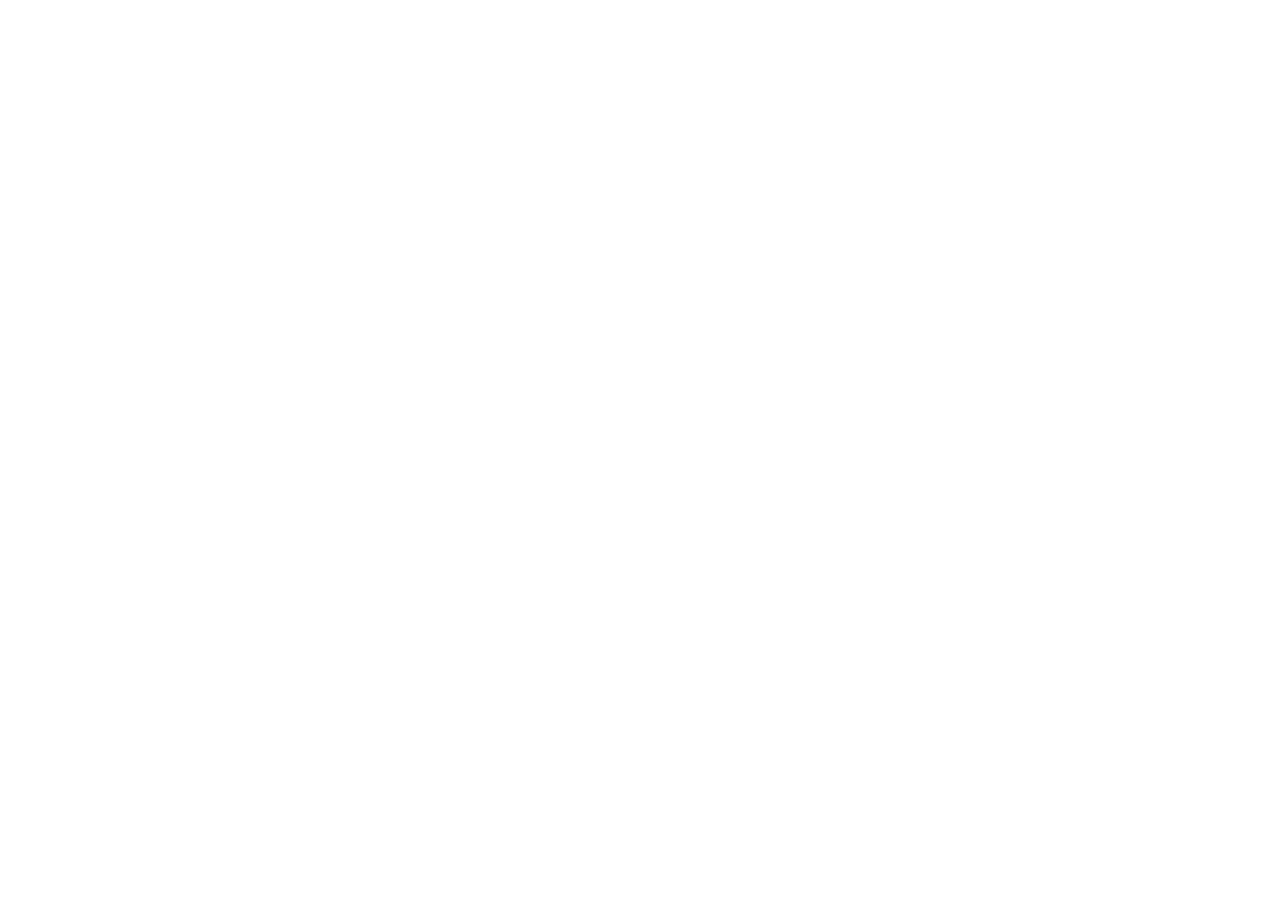
==== index.html @ d3e30aff "folder structure, index etc" ====
<!DOCTYPE html>
<html lang="en">
  <head>
    <meta charset="UTF-8" />
    <meta http-equiv="X-UA-Compatible" content="IE=edge" />
    <meta name="viewport" content="width=device-width, initial-scale=1.0" />
    <link rel="stylesheet" href="css/reset.css" />
    <title>SpaceWalk</title>
  </head>
  <body>
    <script src="./js/app.js"></script>
  </body>
</html>
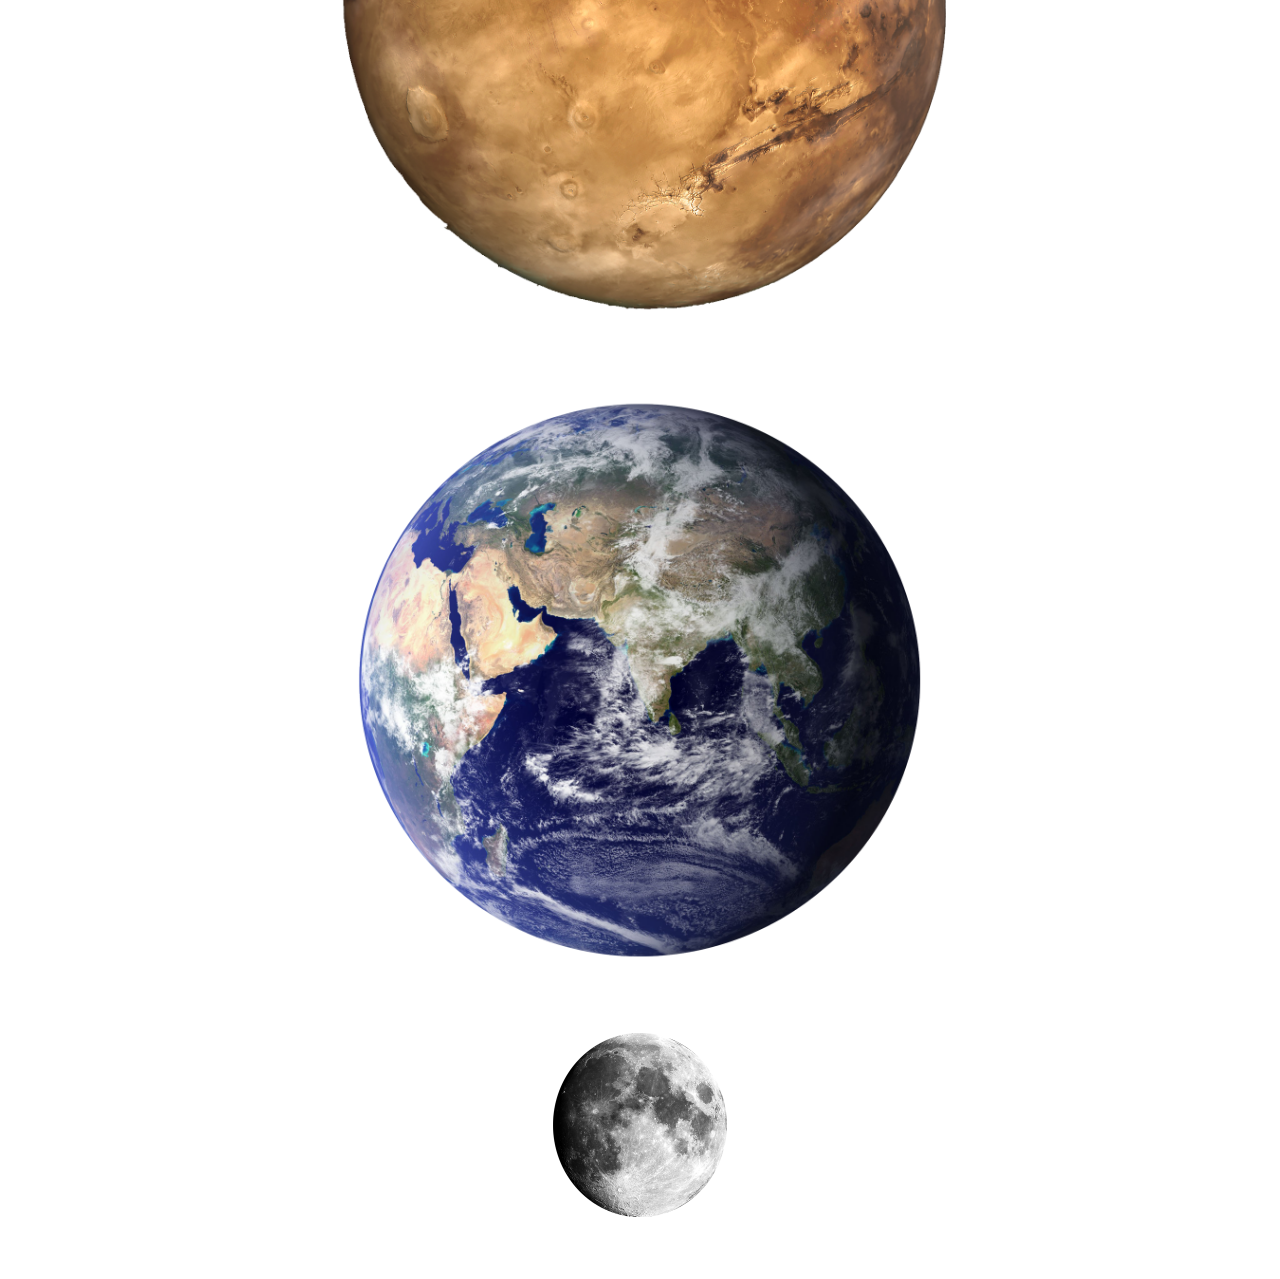
==== commit 3cb68fe8: "fade in/out, planets flexed" ====
--- a/index.html
+++ b/index.html
@@ -5,9 +5,27 @@
     <meta http-equiv="X-UA-Compatible" content="IE=edge" />
     <meta name="viewport" content="width=device-width, initial-scale=1.0" />
     <link rel="stylesheet" href="css/reset.css" />
+    <link rel="stylesheet" href="css/layout.css" />
+    <link rel="preconnect" href="https://fonts.googleapis.com" />
+    <link rel="preconnect" href="https://fonts.gstatic.com" crossorigin />
+    <link
+      href="https://fonts.googleapis.com/css2?family=Montserrat:wght@400;600&family=Open+Sans:wght@400;600&display=swap"
+      rel="stylesheet"
+    />
     <title>SpaceWalk</title>
   </head>
   <body>
+    <!-- <section class="toggle-view">
+      <h2 class="headers">Welcome to</h2>
+      <h1 class="headers">SpaceWalk</h1>
+    </section> -->
+    <section class="planets">
+      <h2>Where to?</h2>
+      <a href="#"><img src="./images/mars.png" alt="Mars" /></a>
+      <a href="#"><img src="./images/earth.png" alt="Earth" /></a>
+      <a href="#"><img src="./images/moon.png" alt="Moon" /></a>
+    </section>
+
     <script src="./js/app.js"></script>
   </body>
 </html>
--- a/css/layout.css
+++ b/css/layout.css
@@ -0,0 +1,55 @@
+html {
+  font-size: 62.5%;
+}
+body {
+  font-size: 1.6rem;
+  height: 100vh;
+  background-image: url(../images/stars-bg.jpg);
+  background-size: cover;
+  font-family: 'Open Sans', sans-serif;
+  display: flex;
+  flex-direction: column;
+  justify-content: center;
+  align-items: center;
+  color: white;
+}
+
+.headers {
+  font-family: 'Montserrat', sans-serif;
+  font-size: 3.6rem;
+}
+
+h1 {
+  padding: 2rem 0 0 4rem;
+}
+h2 {
+  padding-right: 4rem;
+}
+.toggle-view {
+  opacity: 0;
+  display: block;
+  transition: opacity 5s;
+}
+
+.planets {
+  display: flex;
+  flex-direction: column; /* Display the content in a single column */
+  align-items: center;
+  text-align: center;
+  justify-content: space-around;
+  flex-basis: 100%;
+}
+
+.planets h2 {
+  font-size: 2.8rem;
+  padding: 2rem 0;
+  color: white;
+}
+
+.planets a img {
+  max-width: 50%; /* Make sure the links do not exceed their container's width */
+  text-align: center; /* Center the images within the links */
+}
+.planets :last-child {
+  margin-block-end: 3rem;
+}
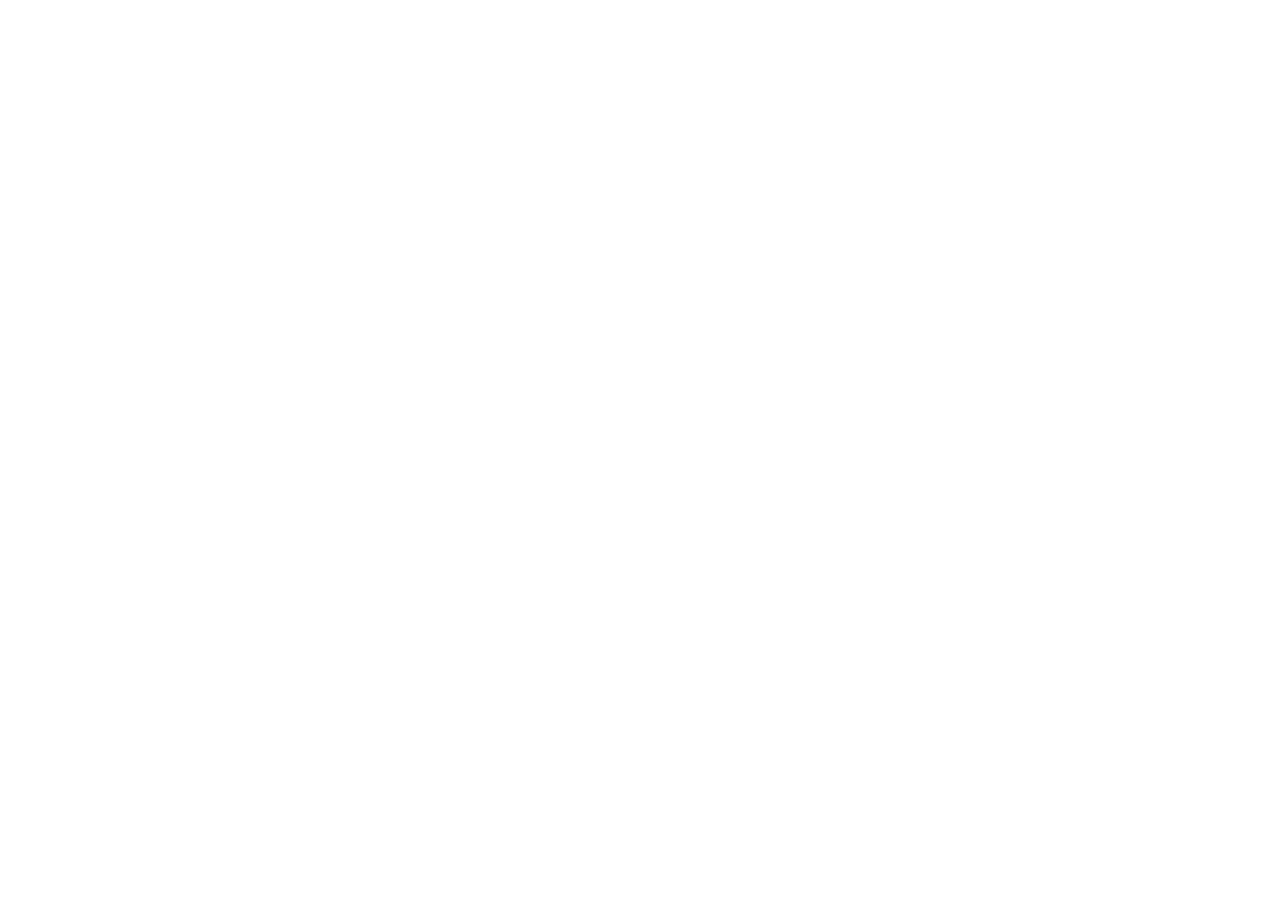
==== commit fd6dad59: "random sol results in random image -- done -- fuck yes" ====
--- a/index.html
+++ b/index.html
@@ -14,14 +14,14 @@
     />
     <title>SpaceWalk</title>
   </head>
-  <body>
-    <!-- <section class="toggle-view">
+  <body class="index-body">
+    <section class="toggle-view">
       <h2 class="headers">Welcome to</h2>
       <h1 class="headers">SpaceWalk</h1>
-    </section> -->
+    </section>
     <section class="planets">
       <h2>Where to?</h2>
-      <a href="#"><img src="./images/mars.png" alt="Mars" /></a>
+      <a href="mars-main.html"><img src="./images/mars.png" alt="Mars" /></a>
       <a href="#"><img src="./images/earth.png" alt="Earth" /></a>
       <a href="#"><img src="./images/moon.png" alt="Moon" /></a>
     </section>
--- a/css/layout.css
+++ b/css/layout.css
@@ -13,16 +13,22 @@
   align-items: center;
   color: white;
 }
+.mars-body {
+  background-image: url(../images/mars-bg.jpg);
+  background-size: cover;
+  background-attachment: fixed; /* Keeps the background image stationary */
+  display: block;
+}
 
 .headers {
   font-family: 'Montserrat', sans-serif;
   font-size: 3.6rem;
 }
 
-h1 {
+.toggle-view h1 {
   padding: 2rem 0 0 4rem;
 }
-h2 {
+.toggle-view h2 {
   padding-right: 4rem;
 }
 .toggle-view {
@@ -32,7 +38,7 @@
 }
 
 .planets {
-  display: flex;
+  display: none;
   flex-direction: column; /* Display the content in a single column */
   align-items: center;
   text-align: center;
@@ -53,3 +59,187 @@
 .planets :last-child {
   margin-block-end: 3rem;
 }
+
+/*********** NAV BURGER *********/
+#burger {
+  color: white;
+  padding-inline-end: 3rem;
+  font-size: 4rem;
+  cursor: pointer;
+  z-index: 2;
+}
+#quit {
+  position: fixed;
+  z-index: 100;
+  top: 0;
+  left: 0;
+  color: white;
+  font-size: 4rem;
+  padding: 3rem;
+  display: none;
+  cursor: pointer;
+}
+#links {
+  display: none;
+  position: fixed;
+  transition: 1s;
+  top: 0;
+  right: 0;
+  flex-direction: column;
+  width: 100%;
+  height: 60vh;
+  background-color: rgba(0, 0, 0, 0.7); /* Add a semi-transparent background */
+  justify-content: space-around;
+  z-index: 10;
+}
+#links a {
+  text-align: center;
+  text-decoration: none;
+  color: white;
+  font-size: 2rem;
+  font-family: 'Open Sans', sans-serif;
+}
+
+/********** MARS MAIN ************/
+header {
+  padding-top: 2rem;
+  width: 100%;
+  display: flex;
+  justify-content: space-between;
+  align-items: center;
+}
+header h1 {
+  font-family: 'Montserrat', sans-serif;
+  font-size: 3rem;
+  text-align: center;
+  flex-basis: 100%;
+}
+.mars-main {
+  display: grid;
+  grid-template-rows: repeat(10, 1fr);
+  grid-template-columns: repeat(12, 1fr);
+  gap: 1rem;
+  justify-content: center;
+  align-content: space-between;
+  height: 100vh;
+  width: 100%;
+  text-align: center;
+  font-family: 'Open Sans', sans-serif;
+}
+
+.links {
+  grid-row: 2/10;
+  grid-column: 1/13;
+  display: grid;
+  grid-template-rows: repeat(10, 1fr);
+  grid-template-columns: repeat(12, 1fr);
+}
+.links a {
+  font-size: 1.6rem;
+  text-decoration: none;
+  color: white;
+}
+.first-a {
+  grid-row: 1/2;
+  grid-column: 1/7;
+  padding-top: 3rem;
+}
+.second-a {
+  grid-row: 2/3;
+  grid-column: 7/13;
+  padding-top: 3rem;
+}
+.third-a {
+  grid-row: 8/10;
+  grid-column: 1/7;
+  padding-top: 3rem;
+}
+.fourth-a {
+  grid-row: 9/11;
+  grid-column: 7/13;
+  padding-right: 1rem;
+}
+
+.mars-container {
+  width: 100%;
+  max-width: 40rem;
+  z-index: 1;
+  position: absolute;
+  top: 50%;
+  left: 50%;
+  transform: translate(-50%, -50%);
+}
+
+#mars-map {
+  max-width: 100%;
+  z-index: 1;
+}
+
+/********** ROVERs MAIN ***********/
+.flex-header {
+  background-color: rgba(50, 50, 50, 0.97);
+  position: fixed;
+  top: 0;
+  left: 0;
+  padding-bottom: 2rem;
+}
+.rovers {
+  margin-top: 10rem;
+  display: flex;
+  flex-direction: column;
+  justify-content: space-evenly;
+  align-items: center;
+}
+
+/********* CURIOSITY *********/
+
+.intro {
+  padding: 2rem 3rem;
+  background-color: rgba(50, 50, 50, 0.485);
+  border-radius: 1rem;
+  margin: 0 1rem;
+  line-height: 2rem;
+}
+.intro p {
+  margin-bottom: 3rem;
+}
+.intro:first-of-type p {
+  margin-top: 2rem;
+}
+.intro-img {
+  width: 100%;
+  border-radius: 0.7rem;
+  margin-bottom: 2rem;
+}
+.slideshow {
+  display: flex;
+  flex-direction: column;
+  align-items: center;
+}
+#slideshow-btn {
+  margin-bottom: 2rem;
+  width: 21rem;
+  height: 5rem;
+  border-radius: 1rem;
+  color: white;
+  background-color: rgb(138, 79, 34);
+}
+.latest-image {
+  margin-bottom: 2rem;
+}
+.latest-image img {
+  width: 100%;
+  max-width: 37.2rem;
+  max-height: 20.9rem;
+  border-radius: 0.7rem;
+}
+.data {
+  width: 100%;
+}
+.data p {
+  margin: 0;
+  padding: 0 0 0.5rem 2rem;
+}
+.data:last-child {
+  margin-bottom: 3rem;
+}
